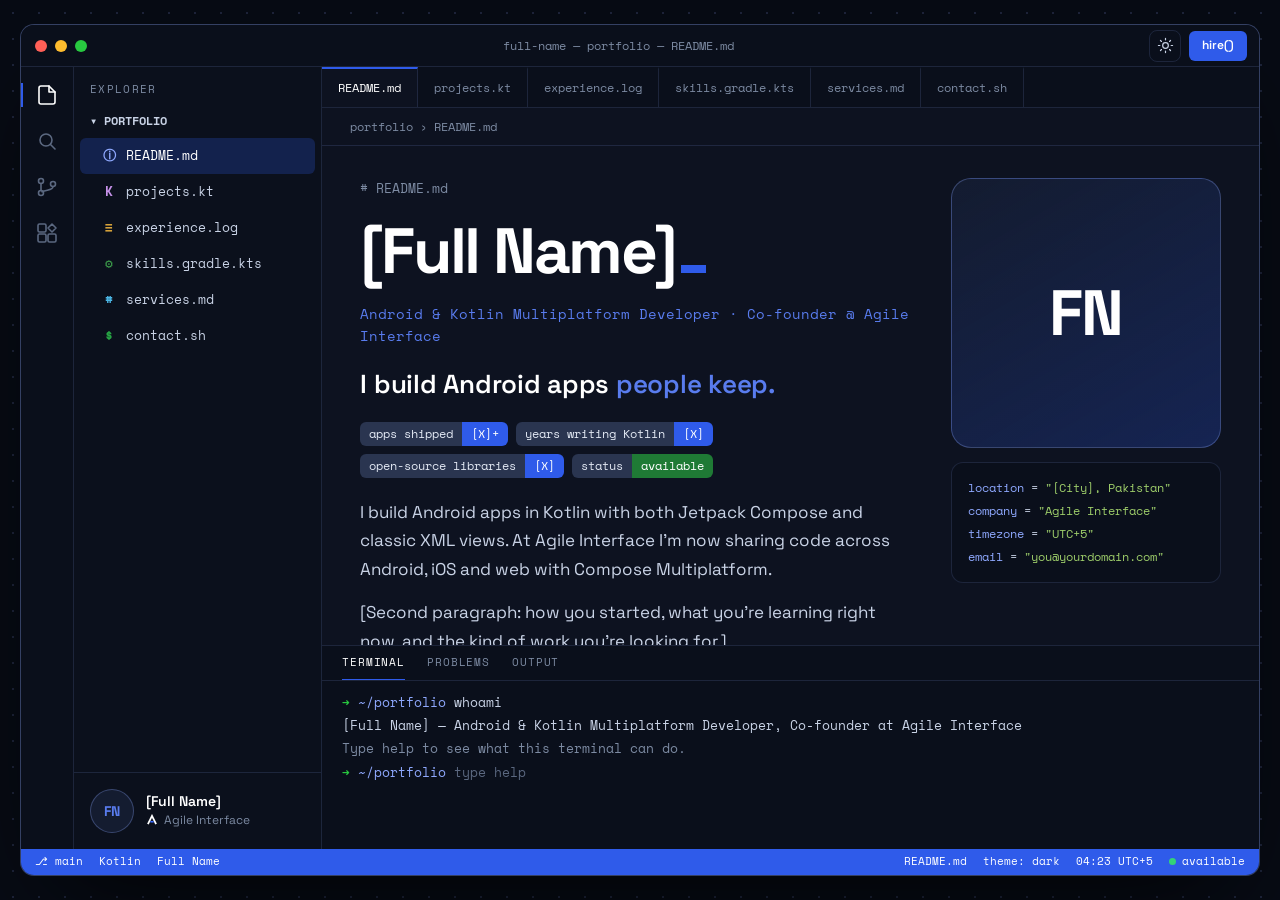
==== index.html @ d818f0a1 "Add files via upload" ====
<!doctype html>
<html lang="en" data-theme="dark">
<head>
  <meta charset="utf-8">
  <meta name="viewport" content="width=device-width, initial-scale=1">
  <!-- TODO: put your name in the title + description, and replace yourdomain.com below -->
  <title>[Full Name] — Android &amp; Kotlin Multiplatform Developer</title>
  <meta name="description" content="Portfolio of [Full Name], Android and Kotlin Multiplatform developer and co-founder of Agile Interface.">
  <meta name="theme-color" content="#0B101C">
  <link rel="canonical" href="https://yourdomain.com/">
  <meta property="og:type" content="profile">
  <meta property="og:title" content="[Full Name] — Android &amp; KMP Developer">
  <meta property="og:description" content="Apps, open source and experience, laid out like a code editor.">
  <meta property="og:image" content="https://yourdomain.com/assets/img/og-image-1200x630.png">
  <meta property="og:url" content="https://yourdomain.com/">
  <meta name="twitter:card" content="summary_large_image">

  <!-- Apply a saved theme before the first paint (no flash). theme.js explains the rules. -->
  <script>
    (function () {
      try { var t = localStorage.getItem('pf-theme'); if (t === 'dark' || t === 'light') document.documentElement.setAttribute('data-theme', t); } catch (e) {}
    })();
  </script>

  <link rel="icon" href="assets/favicon/favicon.ico" sizes="48x48">
  <link rel="icon" href="assets/favicon/favicon.svg" type="image/svg+xml">
  <link rel="apple-touch-icon" href="assets/favicon/apple-touch-icon.png">
  <link rel="manifest" href="site.webmanifest">

  <link rel="preload" href="assets/fonts/space-mono-latin-400-normal.woff2" as="font" type="font/woff2" crossorigin>
  <link rel="preload" href="assets/fonts/space-grotesk-latin-700-normal.woff2" as="font" type="font/woff2" crossorigin>
  <link rel="stylesheet" href="assets/css/fonts.css">
  <link rel="stylesheet" href="assets/css/tokens.css">
  <link rel="stylesheet" href="assets/css/base.css">
  <link rel="stylesheet" href="assets/css/ide.css">
  <link rel="stylesheet" href="assets/css/panels.css">
  <link rel="stylesheet" href="assets/css/animations.css">
  <script type="module" src="assets/js/main.js"></script>
</head>
<body>
  <a class="skip-link" href="#editor">Skip to content</a>

  <div class="desk">
    <div class="window">

      <!-- ===== Title bar ===== -->
      <header class="titlebar">
        <span class="lights" aria-hidden="true"><i></i><i></i><i></i></span>
        <p class="titlebar__title mono"><span data-slot="slug">portfolio</span> — portfolio — <span data-slot="file-name">README.md</span></p>
        <div class="titlebar__actions">
          <button class="icon-btn" type="button" data-theme-toggle aria-label="Switch theme"></button>
          <a class="btn btn--accent btn--sm mono" href="#contact">hire()</a>
        </div>
      </header>

      <div class="workbench">

        <!-- ===== Activity bar (decoration) ===== -->
        <div class="activity" aria-hidden="true">
          <span class="activity__item is-active"><svg viewBox="0 0 24 24" class="ico"><path d="M14 3H6a2 2 0 0 0-2 2v14a2 2 0 0 0 2 2h12a2 2 0 0 0 2-2V9z"/><path d="M14 3v6h6"/></svg></span>
          <span class="activity__item"><svg viewBox="0 0 24 24" class="ico"><circle cx="11" cy="11" r="6"/><path d="M20 20l-4.5-4.5"/></svg></span>
          <span class="activity__item"><svg viewBox="0 0 24 24" class="ico"><circle cx="6" cy="6" r="2.5"/><circle cx="6" cy="18" r="2.5"/><circle cx="18" cy="9" r="2.5"/><path d="M6 8.5v7M18 11.5c0 4-6 3-11 5.2"/></svg></span>
          <span class="activity__item"><svg viewBox="0 0 24 24" class="ico"><rect x="3" y="3" width="8" height="8" rx="1.5"/><rect x="13" y="13" width="8" height="8" rx="1.5"/><rect x="3" y="13" width="8" height="8" rx="1.5"/><path d="M17 3l4 4-4 4-4-4z"/></svg></span>
        </div>

        <!-- ===== Explorer ===== -->
        <nav class="explorer" aria-label="Portfolio files">
          <p class="explorer__label mono">EXPLORER</p>
          <p class="explorer__folder mono">▾ PORTFOLIO</p>
          <ul class="explorer__files" data-slot="files"></ul>
          <div class="profile" data-slot="profile"></div>
        </nav>

        <!-- ===== Editor ===== -->
        <main class="editor" id="editor" tabindex="-1">
          <nav class="tabs" aria-label="Open files" data-slot="tabs"></nav>
          <p class="crumbs mono">portfolio › <span data-slot="file-name">README.md</span></p>

          <div class="panels">
            <noscript><p class="noscript">This portfolio needs JavaScript to load its content.</p></noscript>
            <section class="panel" id="panel-readme" data-panel="readme" aria-label="README.md" tabindex="-1" data-slot="panel-readme"></section>
            <section class="panel" id="panel-projects" data-panel="projects" aria-label="projects.kt" tabindex="-1" data-slot="panel-projects" hidden></section>
            <section class="panel" id="panel-experience" data-panel="experience" aria-label="experience.log" tabindex="-1" data-slot="panel-experience" hidden></section>
            <section class="panel" id="panel-skills" data-panel="skills" aria-label="skills.gradle.kts" tabindex="-1" data-slot="panel-skills" hidden></section>
            <section class="panel" id="panel-services" data-panel="services" aria-label="services.md" tabindex="-1" data-slot="panel-services" hidden></section>
            <section class="panel" id="panel-contact" data-panel="contact" aria-label="contact.sh" tabindex="-1" data-slot="panel-contact" hidden></section>
          </div>

          <!-- ===== Terminal ===== -->
          <section class="terminal" aria-label="Terminal">
            <div class="terminal__tabs mono" aria-hidden="true"><span class="is-active">TERMINAL</span><span>PROBLEMS</span><span>OUTPUT</span></div>
            <div class="terminal__body mono" data-terminal>
              <div class="terminal__log" data-terminal-log role="log" aria-live="polite"></div>
              <form class="terminal__form" data-terminal-form autocomplete="off">
                <label for="term-input"><span class="t-ok">➜</span> <span class="t-path">~/portfolio</span></label>
                <input id="term-input" class="terminal__input" type="text" spellcheck="false" autocapitalize="off" placeholder="type help" aria-label="Terminal command, type help for a list">
              </form>
            </div>
          </section>
        </main>
      </div>

      <!-- ===== Status bar ===== -->
      <footer class="statusbar mono">
        <div class="statusbar__group">
          <span>⎇ main</span>
          <span class="hide-sm">Kotlin</span>
          <span data-slot="status-name" class="hide-sm"></span>
        </div>
        <div class="statusbar__group">
          <span data-slot="file-name" class="hide-sm">README.md</span>
          <span class="hide-sm">theme: <span data-theme-name>dark</span></span>
          <span data-slot="status-time"></span>
          <span data-slot="status-available"></span>
        </div>
      </footer>
    </div>
  </div>
</body>
</html>
---- assets/css/fonts.css ----
/* ==========================================================================
   fonts.css — self-hosted Space Grotesk + Space Mono (SIL Open Font License).
   Self-hosting = faster first paint, no third-party requests, works offline.
   Files are the Latin subset; licences are next to them in assets/fonts/.
   ========================================================================== */

@font-face {
  font-family: "Space Grotesk";
  font-style: normal;
  font-weight: 400;
  font-display: swap;
  src: url("../fonts/space-grotesk-latin-400-normal.woff2") format("woff2");
}
@font-face {
  font-family: "Space Grotesk";
  font-style: normal;
  font-weight: 500;
  font-display: swap;
  src: url("../fonts/space-grotesk-latin-500-normal.woff2") format("woff2");
}
@font-face {
  font-family: "Space Grotesk";
  font-style: normal;
  font-weight: 600;
  font-display: swap;
  src: url("../fonts/space-grotesk-latin-600-normal.woff2") format("woff2");
}
@font-face {
  font-family: "Space Grotesk";
  font-style: normal;
  font-weight: 700;
  font-display: swap;
  src: url("../fonts/space-grotesk-latin-700-normal.woff2") format("woff2");
}
@font-face {
  font-family: "Space Mono";
  font-style: normal;
  font-weight: 400;
  font-display: swap;
  src: url("../fonts/space-mono-latin-400-normal.woff2") format("woff2");
}
@font-face {
  font-family: "Space Mono";
  font-style: normal;
  font-weight: 700;
  font-display: swap;
  src: url("../fonts/space-mono-latin-700-normal.woff2") format("woff2");
}
---- assets/css/tokens.css ----
/* ==========================================================================
   tokens.css — every colour, font and size in one place.
   Like MaterialTheme.colorScheme in Compose: components read ROLES (var(--fg)),
   never raw hex values, so switching theme = swapping this table.
   The accent comes from portfolio.json (theme.accent) and is set by utils.js → applyAccent().
   ========================================================================== */

:root {
  /* accent defaults (overwritten from the JSON at runtime) */
  --accent: #2F5BEA;
  --accent-rgb: 47, 91, 234;
  --on-accent: #FFFFFF;
  --accent-hi: #8FA9FF;

  --font-sans: "Space Grotesk", system-ui, -apple-system, "Segoe UI", sans-serif;
  --font-mono: "Space Mono", ui-monospace, "SFMono-Regular", Menlo, monospace;

  --radius: 14px;
  --radius-sm: 8px;
  --ease: cubic-bezier(.2, .7, .2, 1);
}

/* ---------- Dark (default) ---------- */
:root,
[data-theme="dark"] {
  color-scheme: dark;
  --desk: #070B14;
  --desk-dot: rgba(143, 169, 255, .16);
  --window: #0D1220;
  --chrome: #0A0F1B;          /* title bar, activity bar, tabs strip, terminal */
  --sidebar: #0B101C;
  --surface: #111830;         /* cards */
  --surface-2: #141C30;       /* chips, photo frame */
  --line: rgba(143, 169, 255, .14);
  --line-strong: rgba(143, 169, 255, .3);
  --fg: #E4EAF5;
  --fg-strong: #FFFFFF;
  --muted: #C9D3E6;
  --subtle: #7D8BA3;
  --faint: #5B6880;
  --hover: rgba(143, 169, 255, .08);
  --active-file: rgba(var(--accent-rgb), .24);
  --accent-text: var(--accent-hi);
  --shadow: 0 40px 100px -40px rgba(0, 0, 0, .9);

  /* syntax colours */
  --tk-kw: #C792EA;
  --tk-str: #9ECE6A;
  --tk-prop: #8FA9FF;
  --tk-num: #FFB86C;
  --tk-com: #7D8BA3;
  --tk-ok: #28C840;
  --badge-key: #2A3550;
}

/* ---------- Light ---------- */
[data-theme="light"] {
  color-scheme: light;
  --desk: #EEF2F9;
  --desk-dot: rgba(47, 91, 234, .14);
  --window: #FFFFFF;
  --chrome: #F1F4FA;
  --sidebar: #F7F9FC;
  --surface: #FFFFFF;
  --surface-2: #F1F4FA;
  --line: #E1E7F1;
  --line-strong: #C9D3E6;
  --fg: #1F2A3D;
  --fg-strong: #0F1B2D;
  --muted: #3F4A5C;
  --subtle: #5B6880;
  --faint: #8A96AB;
  --hover: rgba(15, 27, 45, .05);
  --active-file: rgba(var(--accent-rgb), .14);
  --accent-text: var(--accent);
  --shadow: 0 40px 90px -45px rgba(15, 27, 45, .45);

  --tk-kw: #7C3AED;
  --tk-str: #0B7A55;
  --tk-prop: #2F5BEA;
  --tk-num: #B45309;
  --tk-com: #6B778C;
  --tk-ok: #15803D;
  --badge-key: #3F4A5C;
}
---- assets/css/base.css ----
/* ==========================================================================
   base.css — reset, typography, buttons and helpers.
   ========================================================================== */

*, *::before, *::after { box-sizing: border-box; }

html { -webkit-text-size-adjust: 100%; }

body {
  margin: 0;
  background: var(--desk);
  color: var(--fg);
  font-family: var(--font-sans);
  font-size: 16px;
  line-height: 1.6;
  -webkit-font-smoothing: antialiased;
}

img, svg { display: block; max-width: 100%; }
a { color: var(--accent-text); text-decoration: none; }
a:hover { color: var(--fg-strong); }
button, input { font: inherit; color: inherit; }
h1, h2, h3, p { margin: 0; }
ul { margin: 0; padding: 0; list-style: none; }

:focus-visible { outline: 2px solid var(--accent-text); outline-offset: 2px; border-radius: 6px; }
[hidden] { display: none !important; }

.mono { font-family: var(--font-mono); }

.ico { width: 20px; height: 20px; fill: none; stroke: currentColor; stroke-width: 1.7; stroke-linecap: round; stroke-linejoin: round; flex-shrink: 0; }
.ico--fill { fill: currentColor; stroke: none; }

.sr-only {
  position: absolute !important; width: 1px; height: 1px; padding: 0; margin: -1px;
  overflow: hidden; clip: rect(0 0 0 0); white-space: nowrap; border: 0;
}

.skip-link {
  position: absolute; left: 16px; top: -60px; z-index: 100;
  background: var(--accent); color: var(--on-accent);
  padding: 10px 14px; border-radius: var(--radius-sm); font-weight: 600;
}
.skip-link:focus { top: 16px; color: var(--on-accent); }

/* ---------- buttons ---------- */
.btn {
  display: inline-flex; align-items: center; justify-content: center; gap: 10px;
  min-height: 44px; padding: 0 18px;
  border-radius: var(--radius-sm); border: 1px solid var(--line-strong);
  background: transparent; color: var(--fg-strong);
  font-family: var(--font-sans); font-size: 15px; font-weight: 600;
  cursor: pointer; white-space: nowrap;
  transition: transform .2s var(--ease), filter .2s, background-color .2s, border-color .2s;
}
.btn:hover { transform: translateY(-2px); color: var(--fg-strong); border-color: var(--accent-text); }
.btn--accent { background: var(--accent); border-color: transparent; color: var(--on-accent); }
.btn--accent:hover { color: var(--on-accent); filter: brightness(1.1); border-color: transparent; }
.btn--sm { min-height: 30px; padding: 0 12px; font-size: 12px; border-radius: 6px; }
.btn.is-done { background: var(--tk-ok); color: #FFFFFF; border-color: transparent; }

.icon-btn {
  width: 32px; height: 32px; display: inline-grid; place-items: center;
  border: 1px solid var(--line); border-radius: 8px; background: transparent;
  color: var(--muted); cursor: pointer; transition: background-color .15s, color .15s;
}
.icon-btn:hover { background: var(--hover); color: var(--fg-strong); }
.icon-btn .ico { width: 17px; height: 17px; }

/* theme switch: brief colour fade (only while switching, so normal hovers stay snappy) */
.theme-anim, .theme-anim * { transition: background-color .35s ease, border-color .35s ease, color .35s ease !important; }

/* syntax tokens */
.tk-kw { color: var(--tk-kw); }
.tk-str { color: var(--tk-str); }
.tk-prop { color: var(--tk-prop); }
.tk-num { color: var(--tk-num); }
.tk-com { color: var(--tk-com); }
.t-ok { color: var(--tk-ok); }
.t-path { color: var(--tk-prop); }
.t-err { color: #F87171; }

.hl { font-style: normal; color: var(--accent-text); }
---- assets/css/ide.css ----
/* ==========================================================================
   ide.css — the editor "shell": desk, window, title bar, explorer, tabs,
   terminal and status bar. The content of each file lives in panels.css.
   ========================================================================== */

/* ---------- desk + window ---------- */
.desk {
  min-height: 100vh;
  min-height: 100dvh;
  padding: 24px 20px;
  background-color: var(--desk);
  background-image: radial-gradient(var(--desk-dot) 1px, transparent 1.5px);
  background-size: 26px 26px;
}

.window {
  max-width: 1320px;
  margin: 0 auto;
  display: flex;
  flex-direction: column;
  border-radius: var(--radius);
  overflow: hidden;
  background: var(--window);
  border: 1px solid var(--line-strong);
  box-shadow: var(--shadow);
}

/* Desktop: the window fills the screen and only the file content scrolls, like a real IDE */
@media (min-width: 861px) and (min-height: 620px) {
  .window { height: calc(100vh - 48px); height: calc(100dvh - 48px); }
  .workbench { min-height: 0; }
  .editor { min-height: 0; }
  .panels { overflow: auto; overscroll-behavior: contain; }
}

/* ---------- title bar ---------- */
.titlebar {
  height: 42px; flex-shrink: 0;
  display: flex; align-items: center; gap: 12px;
  padding: 0 12px 0 14px;
  background: var(--chrome);
  border-bottom: 1px solid var(--line);
}
.lights { display: flex; gap: 8px; }
.lights i { width: 12px; height: 12px; border-radius: 50%; flex-shrink: 0; }
.lights i:nth-child(1) { background: #FF5F57; }
.lights i:nth-child(2) { background: #FEBC2E; }
.lights i:nth-child(3) { background: #28C840; }
.titlebar__title {
  flex: 1; min-width: 0; text-align: center;
  font-size: 12px; color: var(--subtle);
  white-space: nowrap; overflow: hidden; text-overflow: ellipsis;
}
.titlebar__actions { display: flex; align-items: center; gap: 8px; }

/* ---------- workbench ---------- */
.workbench { flex: 1; display: flex; }

.activity {
  flex: 0 0 52px;
  display: flex; flex-direction: column; align-items: center; gap: 22px;
  padding-top: 16px;
  background: var(--chrome);
  border-right: 1px solid var(--line);
}
.activity__item { color: var(--faint); position: relative; display: grid; place-items: center; width: 52px; }
.activity__item .ico { width: 24px; height: 24px; stroke-width: 1.6; }
.activity__item.is-active { color: var(--fg-strong); }
.activity__item.is-active::before { content: ""; position: absolute; left: 0; top: 0; bottom: 0; width: 2px; background: var(--accent); }

/* ---------- explorer ---------- */
.explorer {
  flex: 0 0 248px;
  display: flex; flex-direction: column;
  background: var(--sidebar);
  border-right: 1px solid var(--line);
  min-height: 0;
}
.explorer__label { padding: 14px 16px 8px; font-size: 11px; letter-spacing: .12em; color: var(--subtle); }
.explorer__folder { padding: 4px 16px 8px; font-size: 12px; font-weight: 700; color: var(--muted); }
.explorer__files { display: flex; flex-direction: column; padding: 0 6px; }

.file {
  min-height: 36px; display: flex; align-items: center; gap: 10px;
  padding: 0 12px 0 22px; border-radius: 6px;
  font-family: var(--font-mono); font-size: 13px; color: var(--muted);
  transition: background-color .15s, color .15s;
}
.file:hover { background: var(--hover); color: var(--fg-strong); }
.file[aria-current="page"] { background: var(--active-file); color: var(--fg-strong); }
.file__icon { width: 14px; text-align: center; font-weight: 700; }

.profile {
  margin-top: auto; padding: 16px;
  border-top: 1px solid var(--line);
  display: flex; align-items: center; gap: 12px;
}
.avatar {
  width: 44px; height: 44px; border-radius: 50%; flex-shrink: 0; overflow: hidden;
  display: grid; place-items: center;
  background: var(--surface-2); border: 1px solid var(--line-strong);
  font-size: 14px; font-weight: 700; color: var(--accent-text);
}
.avatar img { width: 100%; height: 100%; object-fit: cover; }
.profile__name { font-size: 14px; font-weight: 600; color: var(--fg-strong); line-height: 1.3; }
.profile__company { display: flex; align-items: center; gap: 6px; font-size: 12px; color: var(--subtle); }
.mark { width: 12px; height: 12px; }
.mark-peak { fill: none; stroke: var(--fg-strong); stroke-width: 15; stroke-linejoin: miter; }
.mark-cursor { fill: #3D6BFF; }

/* ---------- editor ---------- */
.editor { flex: 1; min-width: 0; display: flex; flex-direction: column; background: var(--window); outline: none; }

.tabs {
  display: flex; flex-shrink: 0; overflow-x: auto; scrollbar-width: none;
  background: var(--chrome); border-bottom: 1px solid var(--line);
}
.tabs::-webkit-scrollbar { display: none; }
.tab {
  min-height: 40px; display: inline-flex; align-items: center; gap: 8px;
  padding: 0 16px; white-space: nowrap;
  border-top: 2px solid transparent; border-right: 1px solid var(--line);
  font-family: var(--font-mono); font-size: 12px; color: var(--subtle);
  transition: color .15s, background-color .15s;
}
.tab:hover { color: var(--fg-strong); }
.tab[aria-current="page"] { background: var(--window); color: var(--fg-strong); border-top-color: var(--accent); }

.crumbs { padding: 9px 28px; font-size: 12px; color: var(--subtle); border-bottom: 1px solid var(--line); flex-shrink: 0; }

.panels { flex: 1; position: relative; }
.panel { padding: 32px clamp(18px, 3vw, 44px) 40px; outline: none; }
.noscript { padding: 32px; color: var(--muted); }

/* ---------- terminal ---------- */
.terminal { flex-shrink: 0; border-top: 1px solid var(--line); background: var(--chrome); }
.terminal__tabs {
  display: flex; gap: 22px; padding: 8px 20px 0;
  font-size: 11px; letter-spacing: .08em; color: var(--subtle);
  border-bottom: 1px solid var(--line);
}
.terminal__tabs span { padding-bottom: 7px; }
.terminal__tabs .is-active { color: var(--fg-strong); border-bottom: 1px solid var(--accent); }
.terminal__body { padding: 10px 20px 12px; font-size: 13px; line-height: 1.75; color: var(--muted); height: 168px; overflow-y: auto; cursor: text; }
.terminal__log > div { white-space: pre-wrap; word-break: break-word; }
.terminal__log a { color: var(--accent-text); text-decoration: underline; text-underline-offset: 2px; }
.terminal__form { display: flex; align-items: center; gap: 8px; }
.terminal__form label { white-space: nowrap; }
.terminal__input {
  flex: 1; min-width: 0; padding: 2px 0;
  background: transparent; border: 0; outline: none;
  font-family: var(--font-mono); font-size: 13px; color: var(--fg-strong);
  caret-color: var(--accent-text);
}
.terminal__input::placeholder { color: var(--faint); }

/* ---------- status bar ---------- */
.statusbar {
  height: 26px; flex-shrink: 0;
  display: flex; align-items: center; justify-content: space-between; gap: 14px;
  padding: 0 14px;
  background: var(--accent); color: var(--on-accent);
  font-size: 11px; white-space: nowrap; overflow: hidden;
}
.statusbar__group { display: flex; align-items: center; gap: 16px; }
.status-dot { display: inline-block; width: 7px; height: 7px; border-radius: 50%; background: #34D378; margin-right: 6px; vertical-align: 0; }
.status-dot--busy { background: #FEBC2E; }

/* ---------- responsive ---------- */
@media (max-width: 1080px) {
  .explorer { flex-basis: 214px; }
}

@media (max-width: 860px) {
  .desk { padding: 0; background-image: none; }
  .window { border-radius: 0; border: 0; min-height: 100vh; min-height: 100dvh; overflow: visible; } /* visible so the tabs can stick */
  .activity, .explorer { display: none; }
  .crumbs { padding-inline: 18px; }
  .terminal__body { height: 150px; }
  .tabs { position: sticky; top: 0; z-index: 3; }
}

@media (max-width: 560px) {
  .hide-sm { display: none; }
  .titlebar__title { text-align: left; }
}
---- assets/css/panels.css ----
/* ==========================================================================
   panels.css — what's inside each "file": README, projects.kt, experience.log,
   skills.gradle.kts, services.md and contact.sh.
   ========================================================================== */

.comment { font-family: var(--font-mono); font-size: 13px; color: var(--tk-com); }

/* ---------- README.md ---------- */
.readme { display: flex; flex-wrap: wrap; gap: 36px; align-items: flex-start; }
.readme__main { flex: 1 1 440px; min-width: 0; display: flex; flex-direction: column; gap: 20px; }
.readme__name {
  font-size: clamp(38px, 5vw, 64px); line-height: 1; letter-spacing: -.035em;
  color: var(--fg-strong); overflow-wrap: anywhere;
}
.cursor { display: inline-block; width: .4em; height: .12em; margin-left: .08em; background: var(--accent); vertical-align: baseline; }
.readme__role { font-family: var(--font-mono); font-size: 14px; color: var(--accent-text); }
.readme__headline { font-size: clamp(20px, 2.2vw, 26px); line-height: 1.3; color: var(--fg-strong); font-weight: 600; letter-spacing: -.01em; }
.readme__about { display: flex; flex-direction: column; gap: 14px; max-width: 640px; font-size: 17px; line-height: 1.7; color: var(--muted); }
.readme__actions { display: flex; flex-wrap: wrap; gap: 10px; margin-top: 4px; }

.badges { display: flex; flex-wrap: wrap; gap: 8px; }
.badge { display: inline-flex; border-radius: 6px; overflow: hidden; font-family: var(--font-mono); font-size: 12px; line-height: 1; }
.badge > span { padding: 6px 9px; }
.badge__k { background: var(--badge-key); color: #E4EAF5; }
.badge__v { background: var(--accent); color: var(--on-accent); }
.badge__v--ok { background: #1F7A35; color: #FFFFFF; }
.badge__v--busy { background: #A16207; color: #FFFFFF; }

.readme__side { flex: 0 1 270px; display: flex; flex-direction: column; gap: 14px; width: 100%; }
.photo {
  aspect-ratio: 1 / 1; border-radius: 20px; overflow: hidden;
  display: grid; place-items: center;
  background: linear-gradient(150deg, var(--surface-2), rgba(var(--accent-rgb), .25));
  border: 1px solid var(--line-strong);
  font-size: 64px; font-weight: 700; letter-spacing: -.03em; color: var(--fg-strong);
}
.photo img { width: 100%; height: 100%; object-fit: cover; }
.infocard {
  border-radius: 12px; background: var(--chrome); border: 1px solid var(--line);
  padding: 14px 16px; font-family: var(--font-mono); font-size: 12px; line-height: 1.9; color: var(--muted);
  overflow-wrap: anywhere;
}

@media (max-width: 860px) {
  .readme { gap: 24px; }
  .readme__side { display: contents; }               /* let the photo jump to the top */
  .photo { order: -1; width: 88px; font-size: 30px; border-radius: 18px; }
  .infocard { flex: 1 1 100%; }
}

/* ---------- projects.kt ---------- */
.code-line { font-family: var(--font-mono); font-size: 14px; color: var(--muted); }
.projects { display: grid; grid-template-columns: repeat(auto-fill, minmax(290px, 1fr)); gap: 16px; padding: 18px 0 18px 24px; }
.project {
  display: flex; flex-direction: column; gap: 12px;
  padding: 20px; border-radius: var(--radius);
  background: var(--surface); border: 1px solid var(--line);
  transition: transform .3s var(--ease), border-color .3s;
}
.project:hover { transform: translateY(-4px); border-color: var(--line-strong); }
.project__meta { display: flex; justify-content: space-between; gap: 10px; font-family: var(--font-mono); font-size: 12px; }
.project__kind { color: var(--accent-text); }
.project__host { color: var(--subtle); }
.project__head { display: flex; align-items: center; gap: 12px; }
.project__icon { width: 40px; height: 40px; border-radius: 10px; flex-shrink: 0; overflow: hidden; display: grid; place-items: center; color: #FFFFFF; font-weight: 700; }
.project__icon img { width: 100%; height: 100%; object-fit: cover; }
.project__name { font-size: 20px; color: var(--fg-strong); line-height: 1.2; }
.project__summary { font-size: 14px; line-height: 1.6; color: var(--muted); }
.project__platforms { font-family: var(--font-mono); font-size: 12px; color: var(--subtle); }
.metrics { display: flex; flex-wrap: wrap; gap: 8px; }
.metric { flex: 1 1 90px; border-radius: 10px; background: var(--chrome); border: 1px solid var(--line); padding: 8px 10px; }
.metric b { display: block; font-size: 17px; color: var(--fg-strong); }
.metric span { font-size: 12px; color: var(--subtle); }
.snippet {
  font-family: var(--font-mono); font-size: 12px; line-height: 1.6;
  background: var(--chrome); border: 1px solid var(--line); border-radius: 10px;
  padding: 10px 12px; overflow-x: auto; white-space: nowrap; color: var(--muted);
}
.project__links { display: flex; flex-wrap: wrap; gap: 14px; margin-top: auto; padding-top: 4px; }
.project__links a { font-size: 14px; font-weight: 600; display: inline-flex; align-items: center; gap: 4px; }
.project__links .ico { width: 15px; height: 15px; }
.empty { color: var(--subtle); font-size: 14px; padding: 12px 24px; }

/* ---------- experience.log ---------- */
.gitlog { font-family: var(--font-mono); font-size: 14px; }
.gitlog__cmd { color: var(--subtle); margin-bottom: 18px; }
.commit { display: flex; gap: 16px; }
.commit__rail { display: flex; flex-direction: column; align-items: center; }
.commit__dot { width: 14px; height: 14px; border-radius: 50%; border: 2px solid var(--tk-prop); flex-shrink: 0; margin-top: 4px; }
.commit--head .commit__dot { background: var(--accent); border-color: var(--accent); }
.commit__line { flex: 1; width: 2px; background: var(--line-strong); margin-top: 4px; }
.commit:last-child .commit__line { display: none; }
.commit__body { padding-bottom: 28px; display: flex; flex-direction: column; gap: 6px; min-width: 0; }
.commit__ref { color: var(--tk-prop); }
.commit__ref time, .commit__dates { color: var(--subtle); }
.head-tag { background: var(--accent); color: var(--on-accent); padding: 2px 8px; border-radius: 5px; font-size: 12px; margin-right: 6px; }
.commit__title { font-family: var(--font-sans); font-size: 20px; font-weight: 700; color: var(--fg-strong); line-height: 1.25; }
.commit__org { color: var(--muted); font-weight: 500; }
.commit__summary { font-family: var(--font-sans); font-size: 15px; line-height: 1.6; color: var(--muted); max-width: 640px; }

/* ---------- skills.gradle.kts ---------- */
.skills { display: flex; flex-wrap: wrap; gap: 36px; }
.gradle { flex: 1 1 380px; min-width: 0; font-family: var(--font-mono); font-size: 14px; line-height: 2; color: var(--muted); white-space: pre; overflow-x: auto; }
.chipgroups { flex: 1 1 300px; display: flex; flex-direction: column; gap: 18px; }
.chipgroup { display: flex; flex-direction: column; gap: 8px; }
.chips { display: flex; flex-wrap: wrap; gap: 8px; }
.chip {
  padding: 6px 12px; border-radius: 999px; font-size: 14px;
  background: var(--surface-2); border: 1px solid var(--line-strong); color: var(--fg);
  transition: border-color .2s, transform .2s var(--ease);
}
.chip:hover { border-color: var(--accent-text); transform: translateY(-2px); }

/* ---------- services.md ---------- */
.services { display: grid; grid-template-columns: repeat(auto-fill, minmax(260px, 1fr)); gap: 16px; margin-top: 18px; }
.service { padding: 20px; border-radius: var(--radius); background: var(--surface); border: 1px solid var(--line); display: flex; flex-direction: column; gap: 8px; }
.service__title { font-size: 18px; color: var(--fg-strong); display: flex; gap: 10px; align-items: baseline; }
.service__title .mono { font-size: 13px; color: var(--tk-ok); }
.service p { font-size: 15px; line-height: 1.6; color: var(--muted); }
.md-h { font-size: clamp(28px, 3vw, 38px); color: var(--fg-strong); letter-spacing: -.02em; }
.md-h .mono { color: var(--subtle); font-weight: 400; margin-right: 8px; }

/* ---------- contact.sh ---------- */
.script { font-family: var(--font-mono); font-size: 15px; line-height: 1.95; color: var(--muted); overflow-wrap: anywhere; }
.script a:not(.btn) { color: var(--tk-str); }
.script a:not(.btn):hover { text-decoration: underline; }
.script__actions { margin-top: 22px; display: flex; flex-wrap: wrap; gap: 10px; font-family: var(--font-sans); }
.script__actions .btn { min-height: 48px; font-size: 16px; }
---- assets/css/animations.css ----
/* ==========================================================================
   animations.css — all motion in one file. Everything switches off for visitors
   who ask their OS for reduced motion.
   ========================================================================== */

.blink { animation: blink 1.1s steps(1) infinite; }
@keyframes blink { 0%, 49% { opacity: 1; } 50%, 100% { opacity: 0; } }

/* each panel slides in when its file opens */
.panel.is-entering { animation: panel-in .35s var(--ease) both; }
@keyframes panel-in { from { opacity: 0; transform: translateY(8px); } to { opacity: 1; transform: none; } }

/* cards cascade in */
.panel.is-entering .project,
.panel.is-entering .service,
.panel.is-entering .commit { animation: panel-in .45s var(--ease) both; animation-delay: calc(var(--i, 0) * 60ms + 80ms); }

/* window opens once on load */
.window { animation: window-in .6s var(--ease) both; }
@keyframes window-in { from { opacity: 0; transform: translateY(14px) scale(.985); } to { opacity: 1; transform: none; } }

/* green "available" pulse */
.status-dot { animation: pulse 2s ease-out infinite; }
@keyframes pulse { 0% { box-shadow: 0 0 0 0 rgba(52, 211, 120, .7); } 70%, 100% { box-shadow: 0 0 0 6px rgba(52, 211, 120, 0); } }
.status-dot--busy { animation: none; }

/* typed terminal lines */
.terminal__log > .is-new { animation: line-in .25s ease both; }
@keyframes line-in { from { opacity: 0; transform: translateX(-4px); } to { opacity: 1; transform: none; } }

@media (prefers-reduced-motion: reduce) {
  *, *::before, *::after { animation: none !important; transition: none !important; }
}
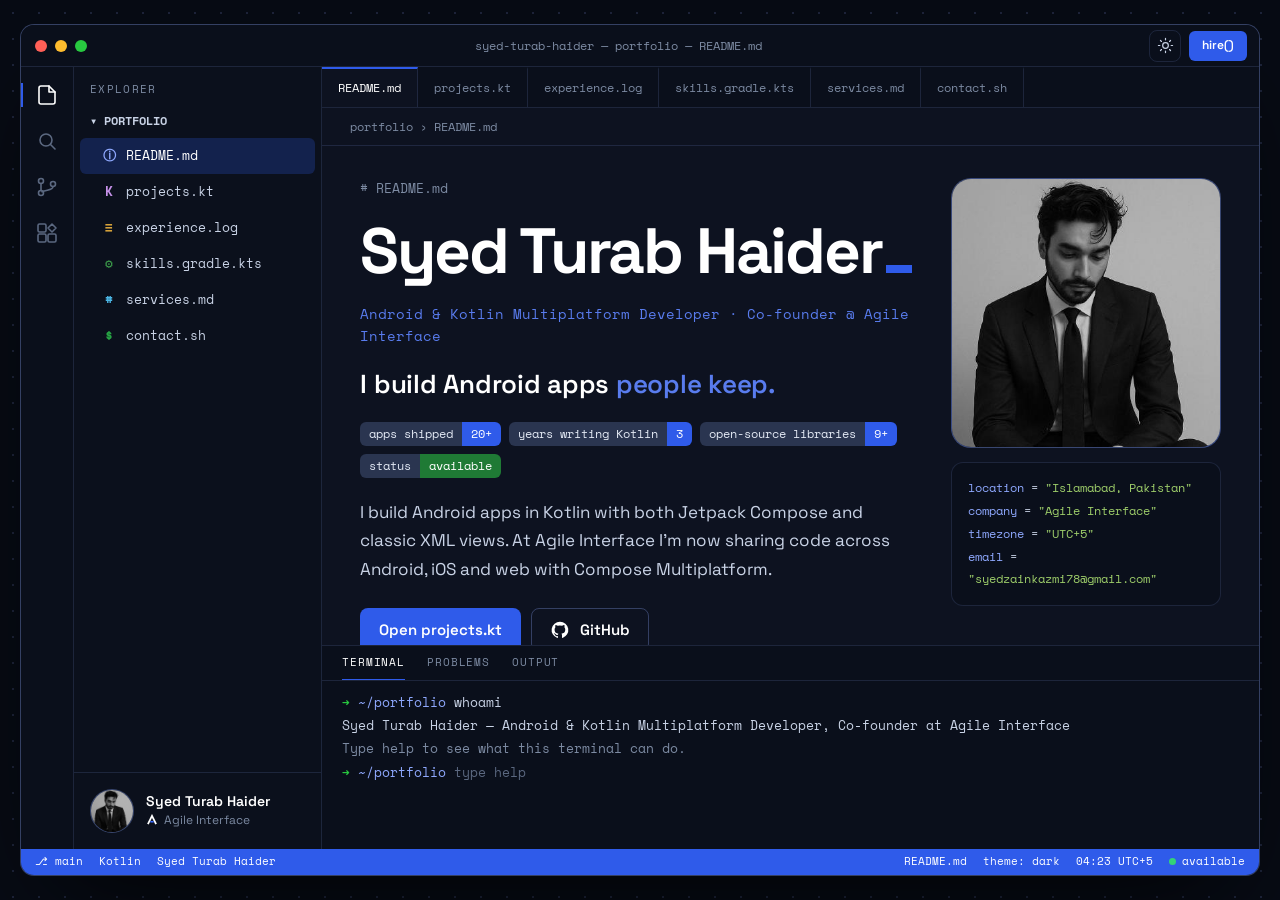
==== commit 8194486f: "Fix SEO: real canonical/sitemap URLs and name placeholders - Replace yourdomain.com with https://kaz" ====
--- a/index.html
+++ b/index.html
@@ -3,16 +3,16 @@
 <head>
   <meta charset="utf-8">
   <meta name="viewport" content="width=device-width, initial-scale=1">
-  <!-- TODO: put your name in the title + description, and replace yourdomain.com below -->
-  <title>[Full Name] — Android &amp; Kotlin Multiplatform Developer</title>
-  <meta name="description" content="Portfolio of [Full Name], Android and Kotlin Multiplatform developer and co-founder of Agile Interface.">
+  
+  <title>Syed Turaab Haider Kazmi — Android &amp; Kotlin Multiplatform Developer</title>
+  <meta name="description" content="Portfolio of Syed Turaab Haider Kazmi, Android and Kotlin Multiplatform developer and co-founder of Agile Interface.">
   <meta name="theme-color" content="#0B101C">
-  <link rel="canonical" href="https://yourdomain.com/">
+  <link rel="canonical" href="https://kazmi-dev.github.io/portfolio/">
   <meta property="og:type" content="profile">
-  <meta property="og:title" content="[Full Name] — Android &amp; KMP Developer">
+  <meta property="og:title" content="Syed Turaab Haider Kazmi — Android &amp; KMP Developer">
   <meta property="og:description" content="Apps, open source and experience, laid out like a code editor.">
-  <meta property="og:image" content="https://yourdomain.com/assets/img/og-image-1200x630.png">
-  <meta property="og:url" content="https://yourdomain.com/">
+  <meta property="og:image" content="https://kazmi-dev.github.io/portfolio/assets/img/og-image-1200x630.png">
+  <meta property="og:url" content="https://kazmi-dev.github.io/portfolio/">
   <meta name="twitter:card" content="summary_large_image">
 
   <!-- Apply a saved theme before the first paint (no flash). theme.js explains the rules. -->
@@ -38,6 +38,10 @@
   <script type="module" src="assets/js/main.js"></script>
 </head>
 <body>
+  <noscript>
+    <h1>Syed Turaab Haider Kazmi</h1>
+    <p>Android &amp; Kotlin Multiplatform Developer. Co-founder of Agile Interface, based in Islamabad, Pakistan. Enable JavaScript to view the interactive portfolio.</p>
+  </noscript>
   <a class="skip-link" href="#editor">Skip to content</a>
 
   <div class="desk">
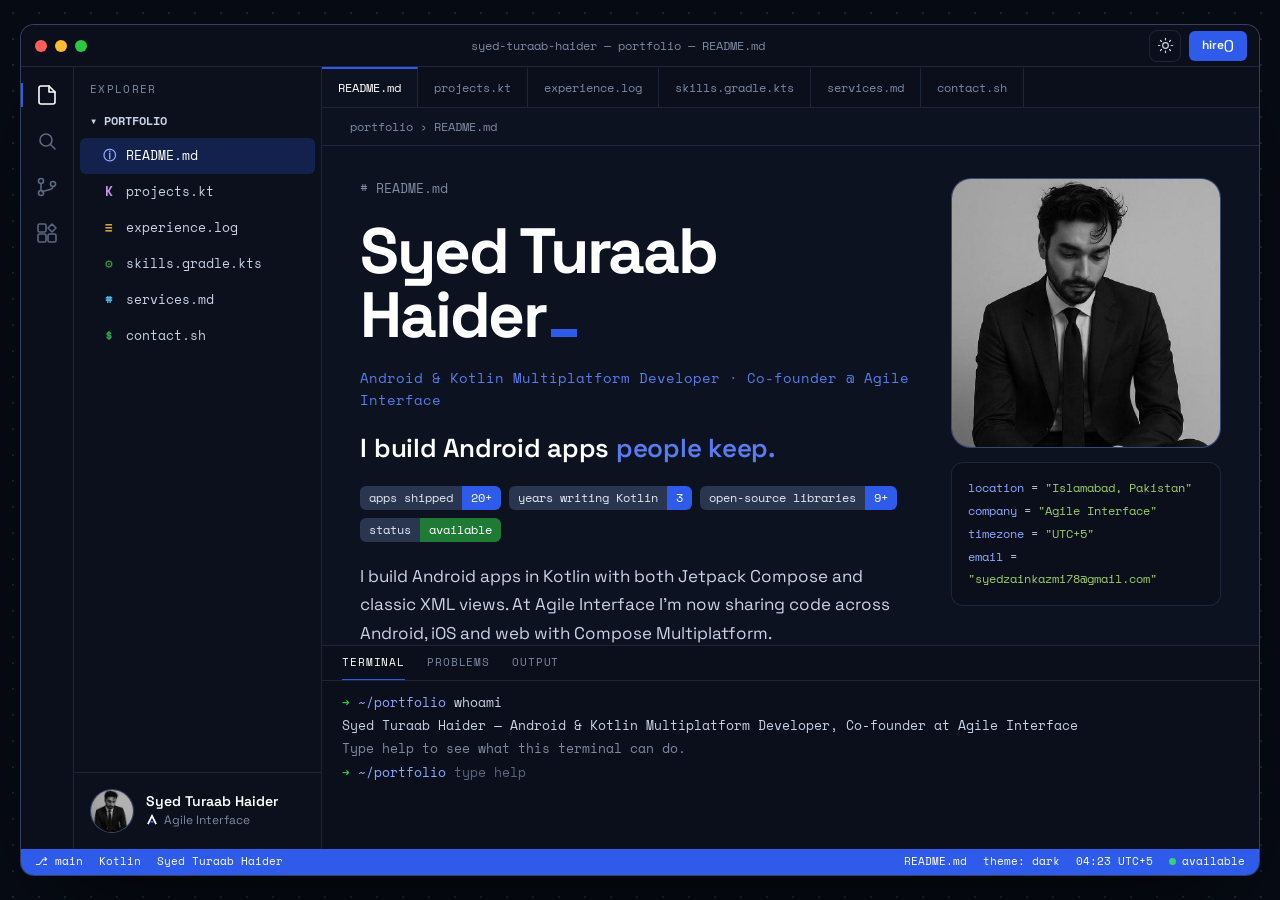
==== commit 8282649b: "Bundle six CSS files into assets/css/site.css Fewer render-blocking requests on first load. Updates " ====
--- a/index.html
+++ b/index.html
@@ -29,12 +29,7 @@
 
   <link rel="preload" href="assets/fonts/space-mono-latin-400-normal.woff2" as="font" type="font/woff2" crossorigin>
   <link rel="preload" href="assets/fonts/space-grotesk-latin-700-normal.woff2" as="font" type="font/woff2" crossorigin>
-  <link rel="stylesheet" href="assets/css/fonts.css">
-  <link rel="stylesheet" href="assets/css/tokens.css">
-  <link rel="stylesheet" href="assets/css/base.css">
-  <link rel="stylesheet" href="assets/css/ide.css">
-  <link rel="stylesheet" href="assets/css/panels.css">
-  <link rel="stylesheet" href="assets/css/animations.css">
+  <link rel="stylesheet" href="assets/css/site.css">
   <script type="module" src="assets/js/main.js"></script>
 </head>
 <body>
--- a/assets/css/site.css
+++ b/assets/css/site.css
@@ -0,0 +1,570 @@
+/* Bundled from fonts, tokens, base, ide, panels, animations (same order). */
+
+/* ==========================================================================
+   fonts.css — self-hosted Space Grotesk + Space Mono (SIL Open Font License).
+   Self-hosting = faster first paint, no third-party requests, works offline.
+   Files are the Latin subset; licences are next to them in assets/fonts/.
+   ========================================================================== */
+
+@font-face {
+  font-family: "Space Grotesk";
+  font-style: normal;
+  font-weight: 400;
+  font-display: swap;
+  src: url("../fonts/space-grotesk-latin-400-normal.woff2") format("woff2");
+}
+@font-face {
+  font-family: "Space Grotesk";
+  font-style: normal;
+  font-weight: 500;
+  font-display: swap;
+  src: url("../fonts/space-grotesk-latin-500-normal.woff2") format("woff2");
+}
+@font-face {
+  font-family: "Space Grotesk";
+  font-style: normal;
+  font-weight: 600;
+  font-display: swap;
+  src: url("../fonts/space-grotesk-latin-600-normal.woff2") format("woff2");
+}
+@font-face {
+  font-family: "Space Grotesk";
+  font-style: normal;
+  font-weight: 700;
+  font-display: swap;
+  src: url("../fonts/space-grotesk-latin-700-normal.woff2") format("woff2");
+}
+@font-face {
+  font-family: "Space Mono";
+  font-style: normal;
+  font-weight: 400;
+  font-display: swap;
+  src: url("../fonts/space-mono-latin-400-normal.woff2") format("woff2");
+}
+@font-face {
+  font-family: "Space Mono";
+  font-style: normal;
+  font-weight: 700;
+  font-display: swap;
+  src: url("../fonts/space-mono-latin-700-normal.woff2") format("woff2");
+}
+
+/* ==========================================================================
+   tokens.css — every colour, font and size in one place.
+   Like MaterialTheme.colorScheme in Compose: components read ROLES (var(--fg)),
+   never raw hex values, so switching theme = swapping this table.
+   The accent comes from portfolio.json (theme.accent) and is set by utils.js → applyAccent().
+   ========================================================================== */
+
+:root {
+  /* accent defaults (overwritten from the JSON at runtime) */
+  --accent: #2F5BEA;
+  --accent-rgb: 47, 91, 234;
+  --on-accent: #FFFFFF;
+  --accent-hi: #8FA9FF;
+
+  --font-sans: "Space Grotesk", system-ui, -apple-system, "Segoe UI", sans-serif;
+  --font-mono: "Space Mono", ui-monospace, "SFMono-Regular", Menlo, monospace;
+
+  --radius: 14px;
+  --radius-sm: 8px;
+  --ease: cubic-bezier(.2, .7, .2, 1);
+}
+
+/* ---------- Dark (default) ---------- */
+:root,
+[data-theme="dark"] {
+  color-scheme: dark;
+  --desk: #070B14;
+  --desk-dot: rgba(143, 169, 255, .16);
+  --window: #0D1220;
+  --chrome: #0A0F1B;          /* title bar, activity bar, tabs strip, terminal */
+  --sidebar: #0B101C;
+  --surface: #111830;         /* cards */
+  --surface-2: #141C30;       /* chips, photo frame */
+  --line: rgba(143, 169, 255, .14);
+  --line-strong: rgba(143, 169, 255, .3);
+  --fg: #E4EAF5;
+  --fg-strong: #FFFFFF;
+  --muted: #C9D3E6;
+  --subtle: #7D8BA3;
+  --faint: #5B6880;
+  --hover: rgba(143, 169, 255, .08);
+  --active-file: rgba(var(--accent-rgb), .24);
+  --accent-text: var(--accent-hi);
+  --shadow: 0 40px 100px -40px rgba(0, 0, 0, .9);
+
+  /* syntax colours */
+  --tk-kw: #C792EA;
+  --tk-str: #9ECE6A;
+  --tk-prop: #8FA9FF;
+  --tk-num: #FFB86C;
+  --tk-com: #7D8BA3;
+  --tk-ok: #28C840;
+  --badge-key: #2A3550;
+}
+
+/* ---------- Light ---------- */
+[data-theme="light"] {
+  color-scheme: light;
+  --desk: #EEF2F9;
+  --desk-dot: rgba(47, 91, 234, .14);
+  --window: #FFFFFF;
+  --chrome: #F1F4FA;
+  --sidebar: #F7F9FC;
+  --surface: #FFFFFF;
+  --surface-2: #F1F4FA;
+  --line: #E1E7F1;
+  --line-strong: #C9D3E6;
+  --fg: #1F2A3D;
+  --fg-strong: #0F1B2D;
+  --muted: #3F4A5C;
+  --subtle: #5B6880;
+  --faint: #8A96AB;
+  --hover: rgba(15, 27, 45, .05);
+  --active-file: rgba(var(--accent-rgb), .14);
+  --accent-text: var(--accent);
+  --shadow: 0 40px 90px -45px rgba(15, 27, 45, .45);
+
+  --tk-kw: #7C3AED;
+  --tk-str: #0B7A55;
+  --tk-prop: #2F5BEA;
+  --tk-num: #B45309;
+  --tk-com: #6B778C;
+  --tk-ok: #15803D;
+  --badge-key: #3F4A5C;
+}
+
+/* ==========================================================================
+   base.css — reset, typography, buttons and helpers.
+   ========================================================================== */
+
+*, *::before, *::after { box-sizing: border-box; }
+
+html { -webkit-text-size-adjust: 100%; }
+
+body {
+  margin: 0;
+  background: var(--desk);
+  color: var(--fg);
+  font-family: var(--font-sans);
+  font-size: 16px;
+  line-height: 1.6;
+  -webkit-font-smoothing: antialiased;
+}
+
+img, svg { display: block; max-width: 100%; }
+a { color: var(--accent-text); text-decoration: none; }
+a:hover { color: var(--fg-strong); }
+button, input { font: inherit; color: inherit; }
+h1, h2, h3, p { margin: 0; }
+ul { margin: 0; padding: 0; list-style: none; }
+
+:focus-visible { outline: 2px solid var(--accent-text); outline-offset: 2px; border-radius: 6px; }
+[hidden] { display: none !important; }
+
+.mono { font-family: var(--font-mono); }
+
+.ico { width: 20px; height: 20px; fill: none; stroke: currentColor; stroke-width: 1.7; stroke-linecap: round; stroke-linejoin: round; flex-shrink: 0; }
+.ico--fill { fill: currentColor; stroke: none; }
+
+.sr-only {
+  position: absolute !important; width: 1px; height: 1px; padding: 0; margin: -1px;
+  overflow: hidden; clip: rect(0 0 0 0); white-space: nowrap; border: 0;
+}
+
+.skip-link {
+  position: absolute; left: 16px; top: -60px; z-index: 100;
+  background: var(--accent); color: var(--on-accent);
+  padding: 10px 14px; border-radius: var(--radius-sm); font-weight: 600;
+}
+.skip-link:focus { top: 16px; color: var(--on-accent); }
+
+/* ---------- buttons ---------- */
+.btn {
+  display: inline-flex; align-items: center; justify-content: center; gap: 10px;
+  min-height: 44px; padding: 0 18px;
+  border-radius: var(--radius-sm); border: 1px solid var(--line-strong);
+  background: transparent; color: var(--fg-strong);
+  font-family: var(--font-sans); font-size: 15px; font-weight: 600;
+  cursor: pointer; white-space: nowrap;
+  transition: transform .2s var(--ease), filter .2s, background-color .2s, border-color .2s;
+}
+.btn:hover { transform: translateY(-2px); color: var(--fg-strong); border-color: var(--accent-text); }
+.btn--accent { background: var(--accent); border-color: transparent; color: var(--on-accent); }
+.btn--accent:hover { color: var(--on-accent); filter: brightness(1.1); border-color: transparent; }
+.btn--sm { min-height: 30px; padding: 0 12px; font-size: 12px; border-radius: 6px; }
+.btn.is-done { background: var(--tk-ok); color: #FFFFFF; border-color: transparent; }
+
+.icon-btn {
+  width: 32px; height: 32px; display: inline-grid; place-items: center;
+  border: 1px solid var(--line); border-radius: 8px; background: transparent;
+  color: var(--muted); cursor: pointer; transition: background-color .15s, color .15s;
+}
+.icon-btn:hover { background: var(--hover); color: var(--fg-strong); }
+.icon-btn .ico { width: 17px; height: 17px; }
+
+/* theme switch: brief colour fade (only while switching, so normal hovers stay snappy) */
+.theme-anim, .theme-anim * { transition: background-color .35s ease, border-color .35s ease, color .35s ease !important; }
+
+/* syntax tokens */
+.tk-kw { color: var(--tk-kw); }
+.tk-str { color: var(--tk-str); }
+.tk-prop { color: var(--tk-prop); }
+.tk-num { color: var(--tk-num); }
+.tk-com { color: var(--tk-com); }
+.t-ok { color: var(--tk-ok); }
+.t-path { color: var(--tk-prop); }
+.t-err { color: #F87171; }
+
+.hl { font-style: normal; color: var(--accent-text); }
+
+/* ==========================================================================
+   ide.css — the editor "shell": desk, window, title bar, explorer, tabs,
+   terminal and status bar. The content of each file lives in panels.css.
+   ========================================================================== */
+
+/* ---------- desk + window ---------- */
+.desk {
+  min-height: 100vh;
+  min-height: 100dvh;
+  padding: 24px 20px;
+  background-color: var(--desk);
+  background-image: radial-gradient(var(--desk-dot) 1px, transparent 1.5px);
+  background-size: 26px 26px;
+}
+
+.window {
+  max-width: 1320px;
+  margin: 0 auto;
+  display: flex;
+  flex-direction: column;
+  border-radius: var(--radius);
+  overflow: hidden;
+  background: var(--window);
+  border: 1px solid var(--line-strong);
+  box-shadow: var(--shadow);
+}
+
+/* Desktop: the window fills the screen and only the file content scrolls, like a real IDE */
+@media (min-width: 861px) and (min-height: 620px) {
+  .window { height: calc(100vh - 48px); height: calc(100dvh - 48px); }
+  .workbench { min-height: 0; }
+  .editor { min-height: 0; }
+  .panels { overflow: auto; overscroll-behavior: contain; }
+}
+
+/* ---------- title bar ---------- */
+.titlebar {
+  height: 42px; flex-shrink: 0;
+  display: flex; align-items: center; gap: 12px;
+  padding: 0 12px 0 14px;
+  background: var(--chrome);
+  border-bottom: 1px solid var(--line);
+}
+.lights { display: flex; gap: 8px; }
+.lights i { width: 12px; height: 12px; border-radius: 50%; flex-shrink: 0; }
+.lights i:nth-child(1) { background: #FF5F57; }
+.lights i:nth-child(2) { background: #FEBC2E; }
+.lights i:nth-child(3) { background: #28C840; }
+.titlebar__title {
+  flex: 1; min-width: 0; text-align: center;
+  font-size: 12px; color: var(--subtle);
+  white-space: nowrap; overflow: hidden; text-overflow: ellipsis;
+}
+.titlebar__actions { display: flex; align-items: center; gap: 8px; }
+
+/* ---------- workbench ---------- */
+.workbench { flex: 1; display: flex; }
+
+.activity {
+  flex: 0 0 52px;
+  display: flex; flex-direction: column; align-items: center; gap: 22px;
+  padding-top: 16px;
+  background: var(--chrome);
+  border-right: 1px solid var(--line);
+}
+.activity__item { color: var(--faint); position: relative; display: grid; place-items: center; width: 52px; }
+.activity__item .ico { width: 24px; height: 24px; stroke-width: 1.6; }
+.activity__item.is-active { color: var(--fg-strong); }
+.activity__item.is-active::before { content: ""; position: absolute; left: 0; top: 0; bottom: 0; width: 2px; background: var(--accent); }
+
+/* ---------- explorer ---------- */
+.explorer {
+  flex: 0 0 248px;
+  display: flex; flex-direction: column;
+  background: var(--sidebar);
+  border-right: 1px solid var(--line);
+  min-height: 0;
+}
+.explorer__label { padding: 14px 16px 8px; font-size: 11px; letter-spacing: .12em; color: var(--subtle); }
+.explorer__folder { padding: 4px 16px 8px; font-size: 12px; font-weight: 700; color: var(--muted); }
+.explorer__files { display: flex; flex-direction: column; padding: 0 6px; }
+
+.file {
+  min-height: 36px; display: flex; align-items: center; gap: 10px;
+  padding: 0 12px 0 22px; border-radius: 6px;
+  font-family: var(--font-mono); font-size: 13px; color: var(--muted);
+  transition: background-color .15s, color .15s;
+}
+.file:hover { background: var(--hover); color: var(--fg-strong); }
+.file[aria-current="page"] { background: var(--active-file); color: var(--fg-strong); }
+.file__icon { width: 14px; text-align: center; font-weight: 700; }
+
+.profile {
+  margin-top: auto; padding: 16px;
+  border-top: 1px solid var(--line);
+  display: flex; align-items: center; gap: 12px;
+}
+.avatar {
+  width: 44px; height: 44px; border-radius: 50%; flex-shrink: 0; overflow: hidden;
+  display: grid; place-items: center;
+  background: var(--surface-2); border: 1px solid var(--line-strong);
+  font-size: 14px; font-weight: 700; color: var(--accent-text);
+}
+.avatar img { width: 100%; height: 100%; object-fit: cover; }
+.profile__name { font-size: 14px; font-weight: 600; color: var(--fg-strong); line-height: 1.3; }
+.profile__company { display: flex; align-items: center; gap: 6px; font-size: 12px; color: var(--subtle); }
+.mark { width: 12px; height: 12px; }
+.mark-peak { fill: none; stroke: var(--fg-strong); stroke-width: 15; stroke-linejoin: miter; }
+.mark-cursor { fill: #3D6BFF; }
+
+/* ---------- editor ---------- */
+.editor { flex: 1; min-width: 0; display: flex; flex-direction: column; background: var(--window); outline: none; }
+
+.tabs {
+  display: flex; flex-shrink: 0; overflow-x: auto; scrollbar-width: none;
+  background: var(--chrome); border-bottom: 1px solid var(--line);
+}
+.tabs::-webkit-scrollbar { display: none; }
+.tab {
+  min-height: 40px; display: inline-flex; align-items: center; gap: 8px;
+  padding: 0 16px; white-space: nowrap;
+  border-top: 2px solid transparent; border-right: 1px solid var(--line);
+  font-family: var(--font-mono); font-size: 12px; color: var(--subtle);
+  transition: color .15s, background-color .15s;
+}
+.tab:hover { color: var(--fg-strong); }
+.tab[aria-current="page"] { background: var(--window); color: var(--fg-strong); border-top-color: var(--accent); }
+
+.crumbs { padding: 9px 28px; font-size: 12px; color: var(--subtle); border-bottom: 1px solid var(--line); flex-shrink: 0; }
+
+.panels { flex: 1; position: relative; }
+.panel { padding: 32px clamp(18px, 3vw, 44px) 40px; outline: none; }
+.noscript { padding: 32px; color: var(--muted); }
+
+/* ---------- terminal ---------- */
+.terminal { flex-shrink: 0; border-top: 1px solid var(--line); background: var(--chrome); }
+.terminal__tabs {
+  display: flex; gap: 22px; padding: 8px 20px 0;
+  font-size: 11px; letter-spacing: .08em; color: var(--subtle);
+  border-bottom: 1px solid var(--line);
+}
+.terminal__tabs span { padding-bottom: 7px; }
+.terminal__tabs .is-active { color: var(--fg-strong); border-bottom: 1px solid var(--accent); }
+.terminal__body { padding: 10px 20px 12px; font-size: 13px; line-height: 1.75; color: var(--muted); height: 168px; overflow-y: auto; cursor: text; }
+.terminal__log > div { white-space: pre-wrap; word-break: break-word; }
+.terminal__log a { color: var(--accent-text); text-decoration: underline; text-underline-offset: 2px; }
+.terminal__form { display: flex; align-items: center; gap: 8px; }
+.terminal__form label { white-space: nowrap; }
+.terminal__input {
+  flex: 1; min-width: 0; padding: 2px 0;
+  background: transparent; border: 0; outline: none;
+  font-family: var(--font-mono); font-size: 13px; color: var(--fg-strong);
+  caret-color: var(--accent-text);
+}
+.terminal__input::placeholder { color: var(--faint); }
+
+/* ---------- status bar ---------- */
+.statusbar {
+  height: 26px; flex-shrink: 0;
+  display: flex; align-items: center; justify-content: space-between; gap: 14px;
+  padding: 0 14px;
+  background: var(--accent); color: var(--on-accent);
+  font-size: 11px; white-space: nowrap; overflow: hidden;
+}
+.statusbar__group { display: flex; align-items: center; gap: 16px; }
+.status-dot { display: inline-block; width: 7px; height: 7px; border-radius: 50%; background: #34D378; margin-right: 6px; vertical-align: 0; }
+.status-dot--busy { background: #FEBC2E; }
+
+/* ---------- responsive ---------- */
+@media (max-width: 1080px) {
+  .explorer { flex-basis: 214px; }
+}
+
+@media (max-width: 860px) {
+  .desk { padding: 0; background-image: none; }
+  .window { border-radius: 0; border: 0; min-height: 100vh; min-height: 100dvh; overflow: visible; } /* visible so the tabs can stick */
+  .activity, .explorer { display: none; }
+  .crumbs { padding-inline: 18px; }
+  .terminal__body { height: 150px; }
+  .tabs { position: sticky; top: 0; z-index: 3; }
+}
+
+@media (max-width: 560px) {
+  .hide-sm { display: none; }
+  .titlebar__title { text-align: left; }
+}
+
+/* ==========================================================================
+   panels.css — what's inside each "file": README, projects.kt, experience.log,
+   skills.gradle.kts, services.md and contact.sh.
+   ========================================================================== */
+
+.comment { font-family: var(--font-mono); font-size: 13px; color: var(--tk-com); }
+
+/* ---------- README.md ---------- */
+.readme { display: flex; flex-wrap: wrap; gap: 36px; align-items: flex-start; }
+.readme__main { flex: 1 1 440px; min-width: 0; display: flex; flex-direction: column; gap: 20px; }
+.readme__name {
+  font-size: clamp(38px, 5vw, 64px); line-height: 1; letter-spacing: -.035em;
+  color: var(--fg-strong); overflow-wrap: anywhere;
+}
+.cursor { display: inline-block; width: .4em; height: .12em; margin-left: .08em; background: var(--accent); vertical-align: baseline; }
+.readme__role { font-family: var(--font-mono); font-size: 14px; color: var(--accent-text); }
+.readme__headline { font-size: clamp(20px, 2.2vw, 26px); line-height: 1.3; color: var(--fg-strong); font-weight: 600; letter-spacing: -.01em; }
+.readme__about { display: flex; flex-direction: column; gap: 14px; max-width: 640px; font-size: 17px; line-height: 1.7; color: var(--muted); }
+.readme__actions { display: flex; flex-wrap: wrap; gap: 10px; margin-top: 4px; }
+
+.badges { display: flex; flex-wrap: wrap; gap: 8px; }
+.badge { display: inline-flex; border-radius: 6px; overflow: hidden; font-family: var(--font-mono); font-size: 12px; line-height: 1; }
+.badge > span { padding: 6px 9px; }
+.badge__k { background: var(--badge-key); color: #E4EAF5; }
+.badge__v { background: var(--accent); color: var(--on-accent); }
+.badge__v--ok { background: #1F7A35; color: #FFFFFF; }
+.badge__v--busy { background: #A16207; color: #FFFFFF; }
+
+.readme__side { flex: 0 1 270px; display: flex; flex-direction: column; gap: 14px; width: 100%; }
+.photo {
+  aspect-ratio: 1 / 1; border-radius: 20px; overflow: hidden;
+  display: grid; place-items: center;
+  background: linear-gradient(150deg, var(--surface-2), rgba(var(--accent-rgb), .25));
+  border: 1px solid var(--line-strong);
+  font-size: 64px; font-weight: 700; letter-spacing: -.03em; color: var(--fg-strong);
+}
+.photo img { width: 100%; height: 100%; object-fit: cover; }
+.infocard {
+  border-radius: 12px; background: var(--chrome); border: 1px solid var(--line);
+  padding: 14px 16px; font-family: var(--font-mono); font-size: 12px; line-height: 1.9; color: var(--muted);
+  overflow-wrap: anywhere;
+}
+
+@media (max-width: 860px) {
+  .readme { gap: 24px; }
+  .readme__side { display: contents; }               /* let the photo jump to the top */
+  .photo { order: -1; width: 88px; font-size: 30px; border-radius: 18px; }
+  .infocard { flex: 1 1 100%; }
+}
+
+/* ---------- projects.kt ---------- */
+.code-line { font-family: var(--font-mono); font-size: 14px; color: var(--muted); }
+.projects { display: grid; grid-template-columns: repeat(auto-fill, minmax(290px, 1fr)); gap: 16px; padding: 18px 0 18px 24px; }
+.project {
+  display: flex; flex-direction: column; gap: 12px;
+  padding: 20px; border-radius: var(--radius);
+  background: var(--surface); border: 1px solid var(--line);
+  transition: transform .3s var(--ease), border-color .3s;
+}
+.project:hover { transform: translateY(-4px); border-color: var(--line-strong); }
+.project__meta { display: flex; justify-content: space-between; gap: 10px; font-family: var(--font-mono); font-size: 12px; }
+.project__kind { color: var(--accent-text); }
+.project__host { color: var(--subtle); }
+.project__head { display: flex; align-items: center; gap: 12px; }
+.project__icon { width: 40px; height: 40px; border-radius: 10px; flex-shrink: 0; overflow: hidden; display: grid; place-items: center; color: #FFFFFF; font-weight: 700; }
+.project__icon img { width: 100%; height: 100%; object-fit: cover; }
+.project__name { font-size: 20px; color: var(--fg-strong); line-height: 1.2; }
+.project__summary { font-size: 14px; line-height: 1.6; color: var(--muted); }
+.project__platforms { font-family: var(--font-mono); font-size: 12px; color: var(--subtle); }
+.metrics { display: flex; flex-wrap: wrap; gap: 8px; }
+.metric { flex: 1 1 90px; border-radius: 10px; background: var(--chrome); border: 1px solid var(--line); padding: 8px 10px; }
+.metric b { display: block; font-size: 17px; color: var(--fg-strong); }
+.metric span { font-size: 12px; color: var(--subtle); }
+.snippet {
+  font-family: var(--font-mono); font-size: 12px; line-height: 1.6;
+  background: var(--chrome); border: 1px solid var(--line); border-radius: 10px;
+  padding: 10px 12px; overflow-x: auto; white-space: nowrap; color: var(--muted);
+}
+.project__links { display: flex; flex-wrap: wrap; gap: 14px; margin-top: auto; padding-top: 4px; }
+.project__links a { font-size: 14px; font-weight: 600; display: inline-flex; align-items: center; gap: 4px; }
+.project__links .ico { width: 15px; height: 15px; }
+.empty { color: var(--subtle); font-size: 14px; padding: 12px 24px; }
+
+/* ---------- experience.log ---------- */
+.gitlog { font-family: var(--font-mono); font-size: 14px; }
+.gitlog__cmd { color: var(--subtle); margin-bottom: 18px; }
+.commit { display: flex; gap: 16px; }
+.commit__rail { display: flex; flex-direction: column; align-items: center; }
+.commit__dot { width: 14px; height: 14px; border-radius: 50%; border: 2px solid var(--tk-prop); flex-shrink: 0; margin-top: 4px; }
+.commit--head .commit__dot { background: var(--accent); border-color: var(--accent); }
+.commit__line { flex: 1; width: 2px; background: var(--line-strong); margin-top: 4px; }
+.commit:last-child .commit__line { display: none; }
+.commit__body { padding-bottom: 28px; display: flex; flex-direction: column; gap: 6px; min-width: 0; }
+.commit__ref { color: var(--tk-prop); }
+.commit__ref time, .commit__dates { color: var(--subtle); }
+.head-tag { background: var(--accent); color: var(--on-accent); padding: 2px 8px; border-radius: 5px; font-size: 12px; margin-right: 6px; }
+.commit__title { font-family: var(--font-sans); font-size: 20px; font-weight: 700; color: var(--fg-strong); line-height: 1.25; }
+.commit__org { color: var(--muted); font-weight: 500; }
+.commit__summary { font-family: var(--font-sans); font-size: 15px; line-height: 1.6; color: var(--muted); max-width: 640px; }
+
+/* ---------- skills.gradle.kts ---------- */
+.skills { display: flex; flex-wrap: wrap; gap: 36px; }
+.gradle { flex: 1 1 380px; min-width: 0; font-family: var(--font-mono); font-size: 14px; line-height: 2; color: var(--muted); white-space: pre; overflow-x: auto; }
+.chipgroups { flex: 1 1 300px; display: flex; flex-direction: column; gap: 18px; }
+.chipgroup { display: flex; flex-direction: column; gap: 8px; }
+.chips { display: flex; flex-wrap: wrap; gap: 8px; }
+.chip {
+  padding: 6px 12px; border-radius: 999px; font-size: 14px;
+  background: var(--surface-2); border: 1px solid var(--line-strong); color: var(--fg);
+  transition: border-color .2s, transform .2s var(--ease);
+}
+.chip:hover { border-color: var(--accent-text); transform: translateY(-2px); }
+
+/* ---------- services.md ---------- */
+.services { display: grid; grid-template-columns: repeat(auto-fill, minmax(260px, 1fr)); gap: 16px; margin-top: 18px; }
+.service { padding: 20px; border-radius: var(--radius); background: var(--surface); border: 1px solid var(--line); display: flex; flex-direction: column; gap: 8px; }
+.service__title { font-size: 18px; color: var(--fg-strong); display: flex; gap: 10px; align-items: baseline; }
+.service__title .mono { font-size: 13px; color: var(--tk-ok); }
+.service p { font-size: 15px; line-height: 1.6; color: var(--muted); }
+.md-h { font-size: clamp(28px, 3vw, 38px); color: var(--fg-strong); letter-spacing: -.02em; }
+.md-h .mono { color: var(--subtle); font-weight: 400; margin-right: 8px; }
+
+/* ---------- contact.sh ---------- */
+.script { font-family: var(--font-mono); font-size: 15px; line-height: 1.95; color: var(--muted); overflow-wrap: anywhere; }
+.script a:not(.btn) { color: var(--tk-str); }
+.script a:not(.btn):hover { text-decoration: underline; }
+.script__actions { margin-top: 22px; display: flex; flex-wrap: wrap; gap: 10px; font-family: var(--font-sans); }
+.script__actions .btn { min-height: 48px; font-size: 16px; }
+
+/* ==========================================================================
+   animations.css — all motion in one file. Everything switches off for visitors
+   who ask their OS for reduced motion.
+   ========================================================================== */
+
+.blink { animation: blink 1.1s steps(1) infinite; }
+@keyframes blink { 0%, 49% { opacity: 1; } 50%, 100% { opacity: 0; } }
+
+/* each panel slides in when its file opens */
+.panel.is-entering { animation: panel-in .35s var(--ease) both; }
+@keyframes panel-in { from { opacity: 0; transform: translateY(8px); } to { opacity: 1; transform: none; } }
+
+/* cards cascade in */
+.panel.is-entering .project,
+.panel.is-entering .service,
+.panel.is-entering .commit { animation: panel-in .45s var(--ease) both; animation-delay: calc(var(--i, 0) * 60ms + 80ms); }
+
+/* window opens once on load */
+.window { animation: window-in .6s var(--ease) both; }
+@keyframes window-in { from { opacity: 0; transform: translateY(14px) scale(.985); } to { opacity: 1; transform: none; } }
+
+/* green "available" pulse */
+.status-dot { animation: pulse 2s ease-out infinite; }
+@keyframes pulse { 0% { box-shadow: 0 0 0 0 rgba(52, 211, 120, .7); } 70%, 100% { box-shadow: 0 0 0 6px rgba(52, 211, 120, 0); } }
+.status-dot--busy { animation: none; }
+
+/* typed terminal lines */
+.terminal__log > .is-new { animation: line-in .25s ease both; }
+@keyframes line-in { from { opacity: 0; transform: translateX(-4px); } to { opacity: 1; transform: none; } }
+
+@media (prefers-reduced-motion: reduce) {
+  *, *::before, *::after { animation: none !important; transition: none !important; }
+}
